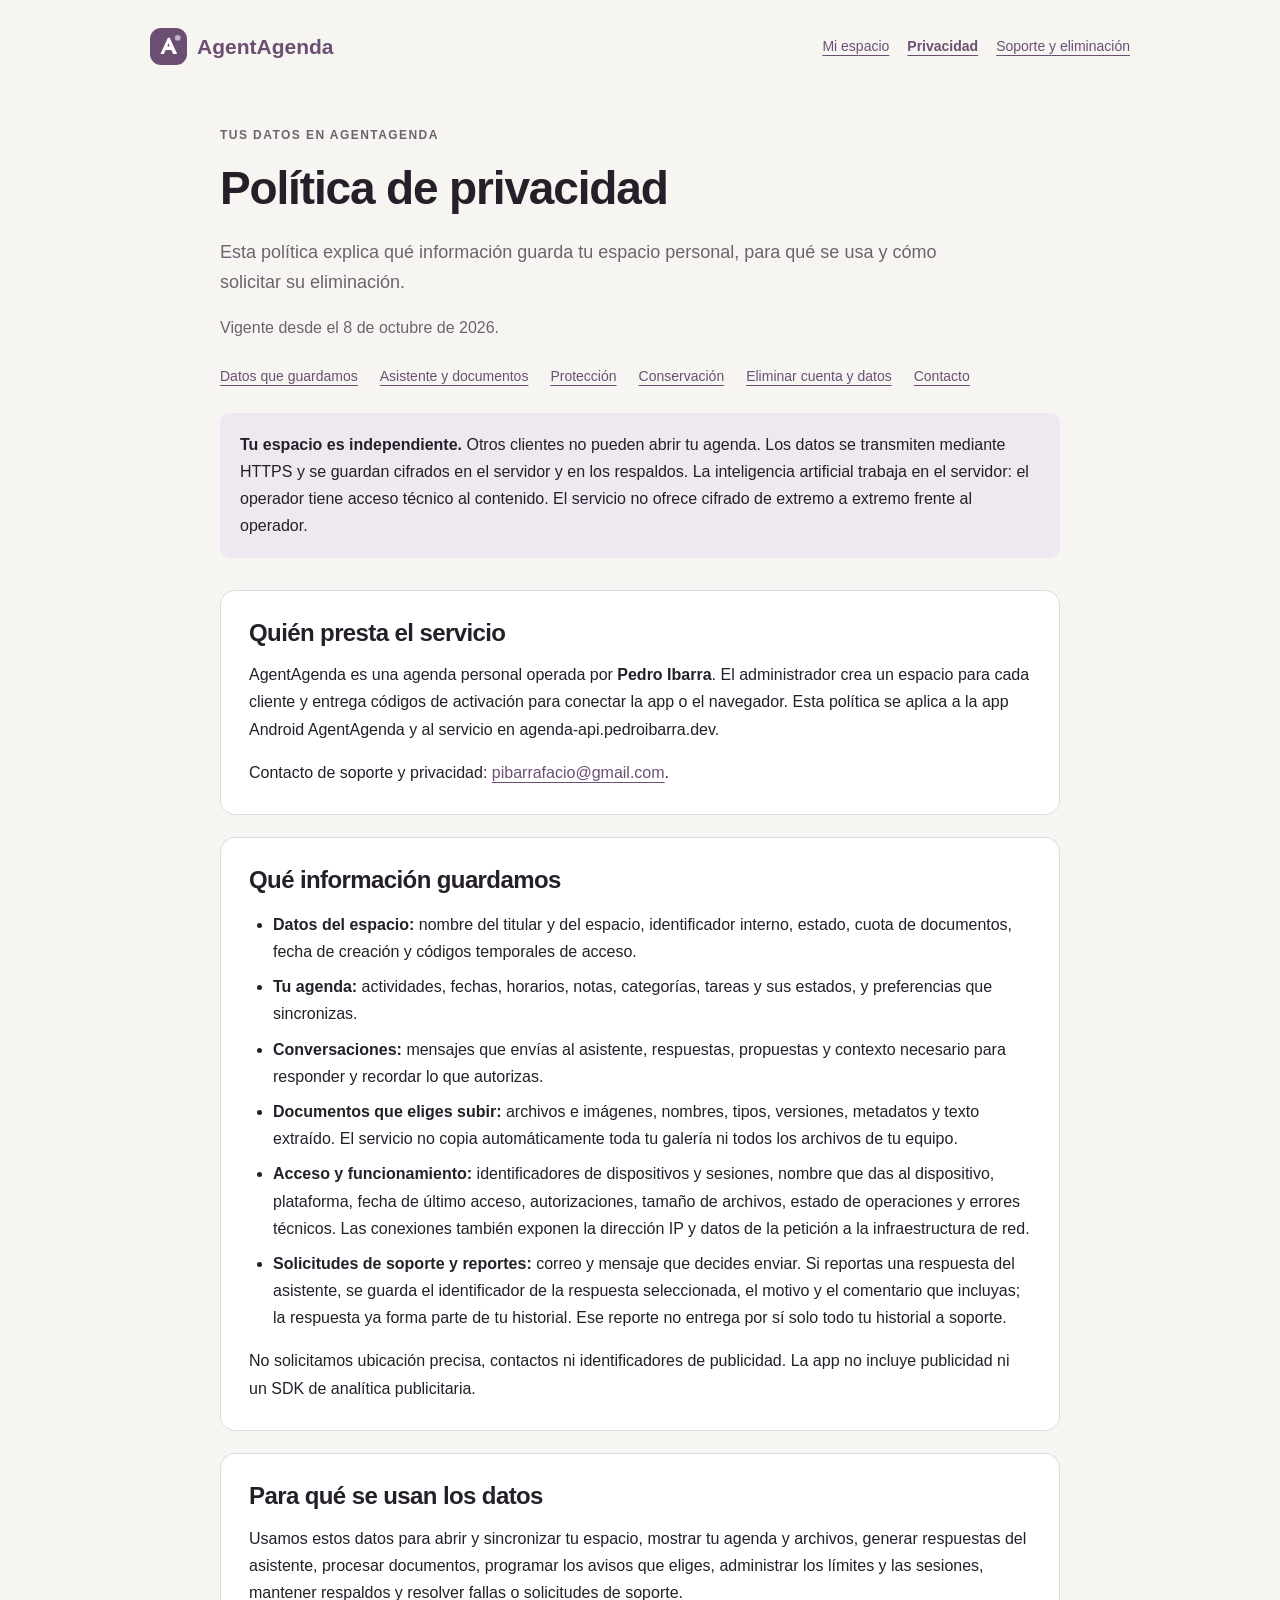
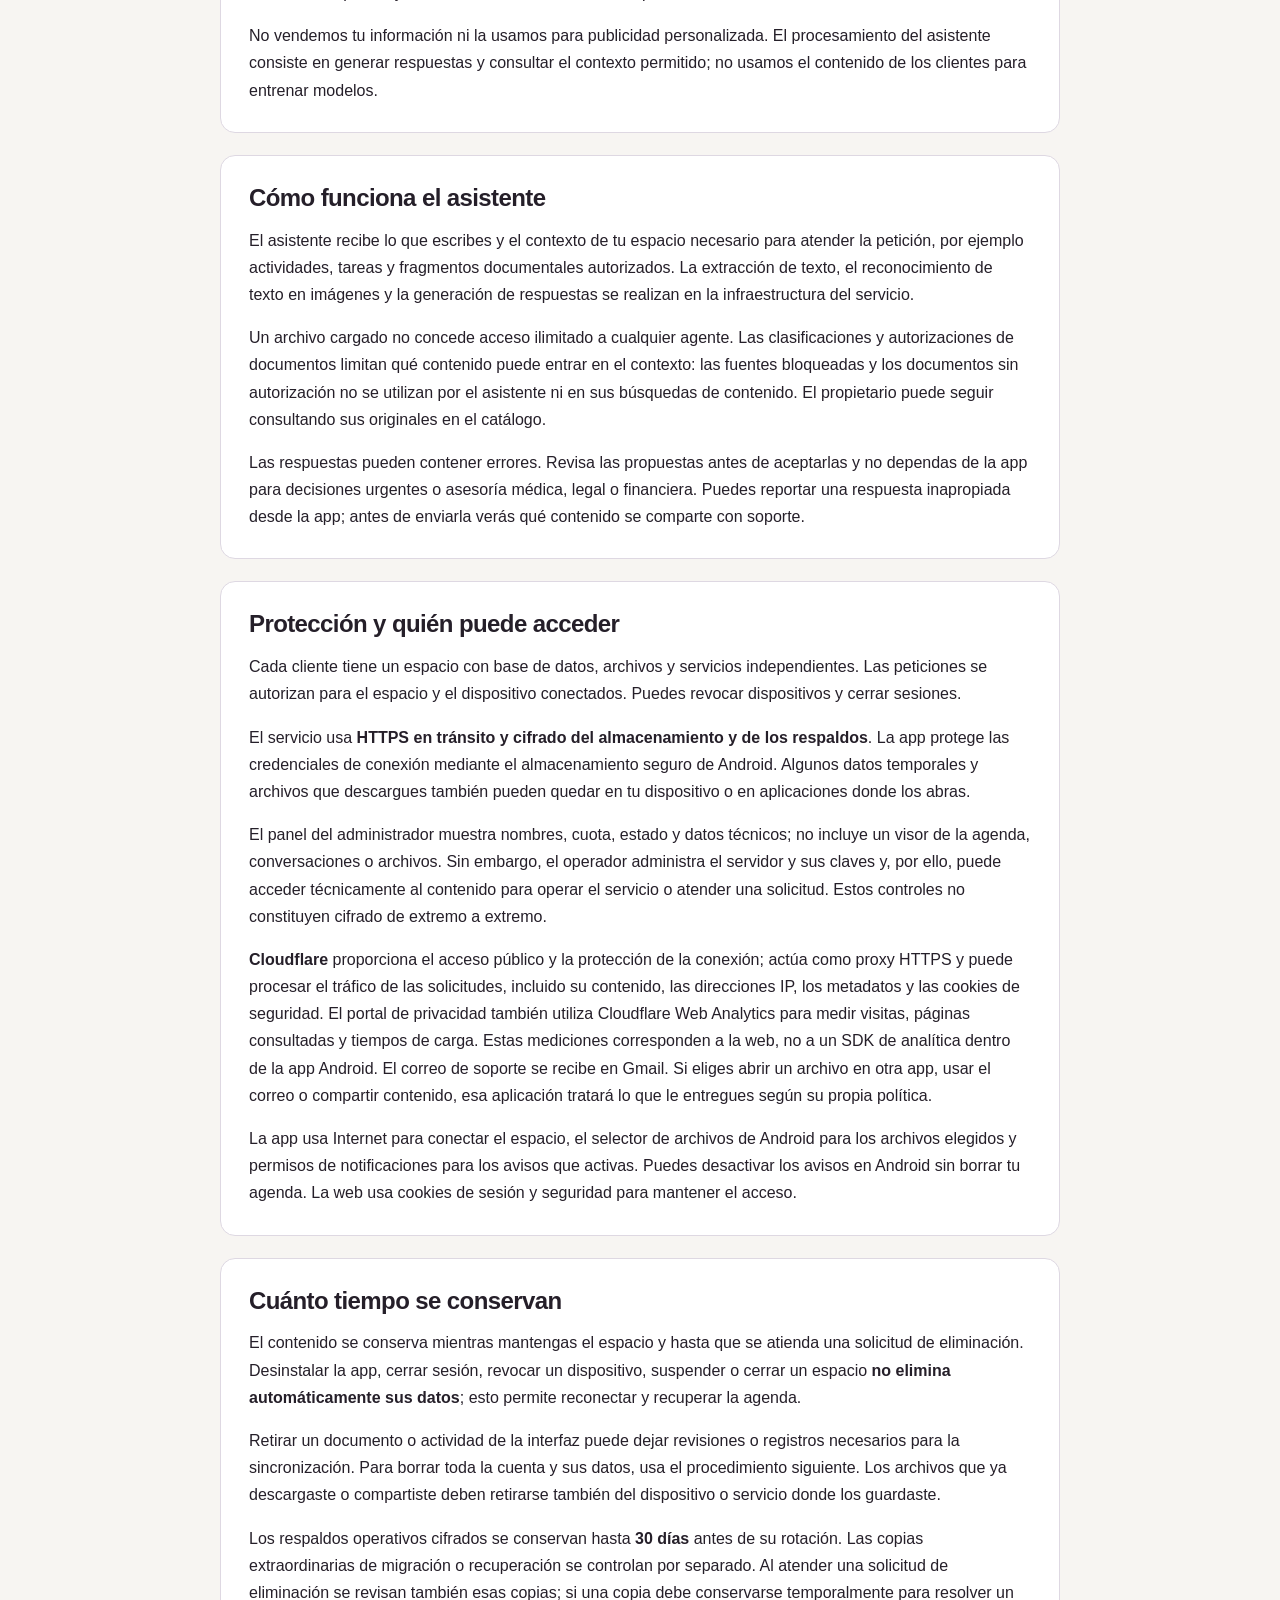
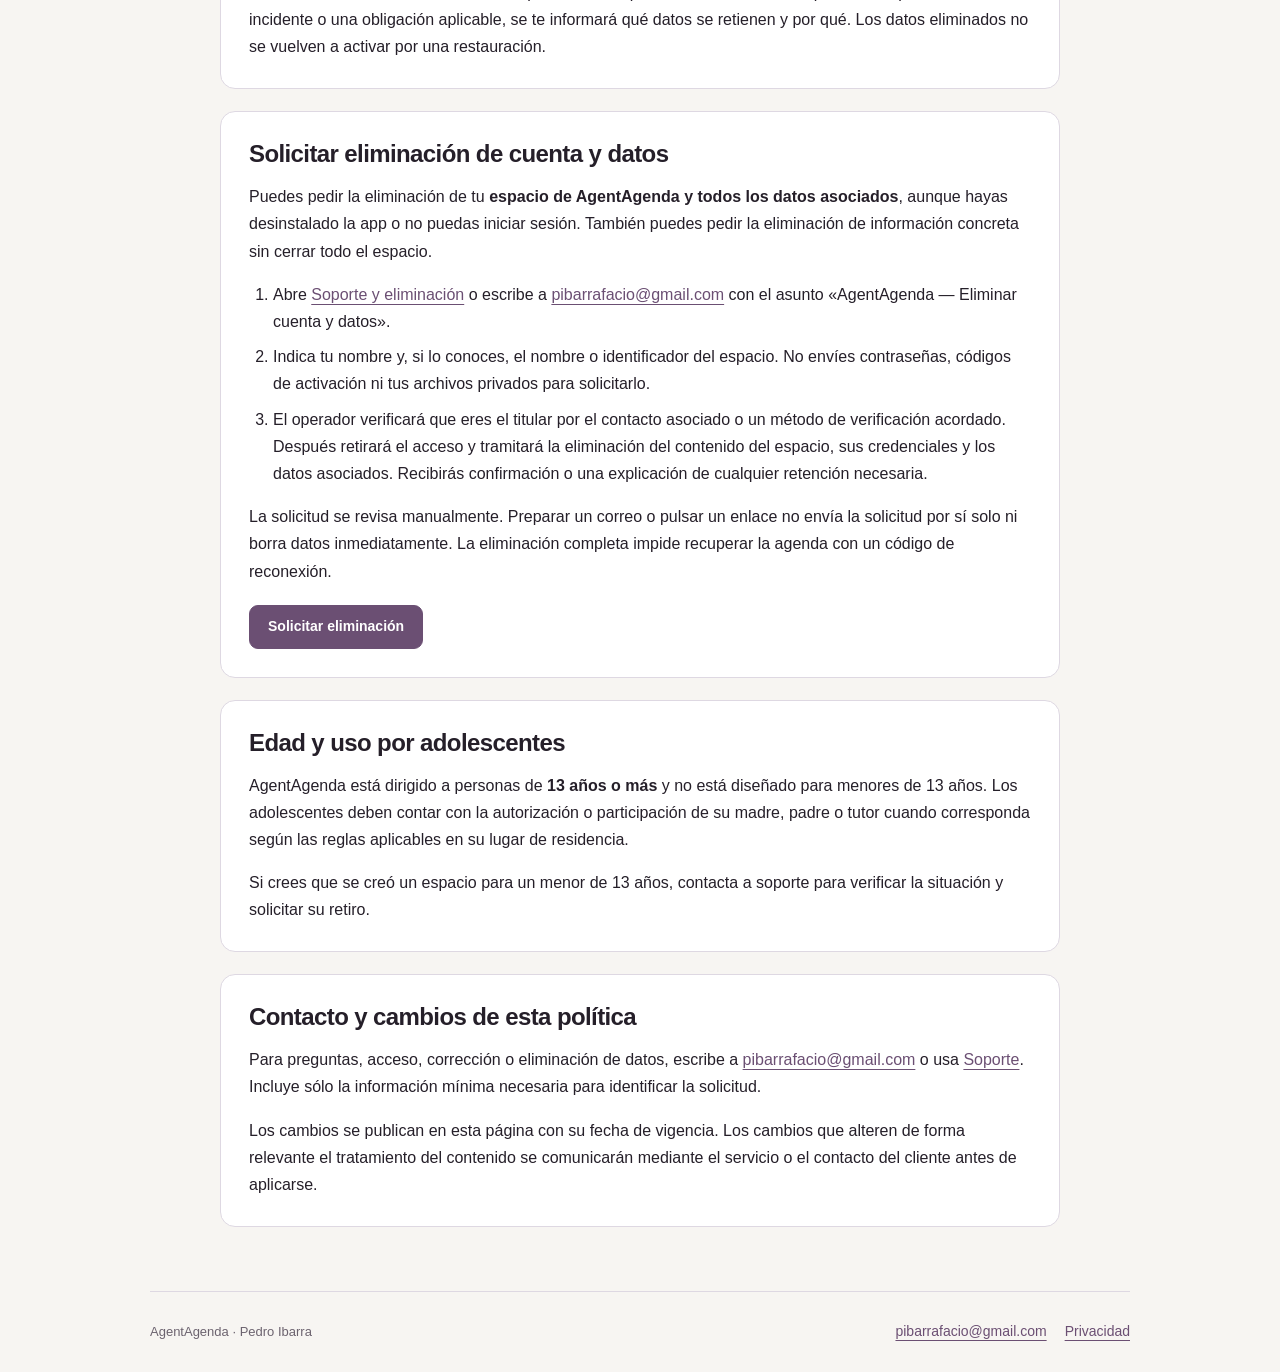
==== apps/web/privacy/agentagenda/index.html @ 14934237 "Prepare shared AgentAgenda app and service for Google Play" ====
<!doctype html>
<html lang="es">
<head>
<meta charset="utf-8">
<meta name="viewport" content="width=device-width, initial-scale=1">
<meta name="theme-color" content="#6b4f73" media="(prefers-color-scheme: light)">
<meta name="theme-color" content="#c5aed0" media="(prefers-color-scheme: dark)">
<meta name="referrer" content="same-origin">
<meta name="description" content="Política de privacidad de AgentAgenda: datos, asistente, seguridad, conservación y eliminación de cuenta.">
<link rel="canonical" href="https://privacy.ici-labs.com/agentagenda/">
<title>Política de privacidad · AgentAgenda</title>
<link rel="stylesheet" href="./style.css">
</head>
<body>
<a class="skip-link" href="#main">Saltar al contenido</a>
<header><a class="brand" href="https://agenda-api.pedroibarra.dev/activar"><svg xmlns="http://www.w3.org/2000/svg" width="37" height="37" aria-hidden="true" viewBox="0 0 64 64"><rect width="64" height="64" rx="19" fill="#6b4f73"/><path d="M18 45 31 17h3l13 28h-7l-3-7H27l-3 7zm12-13h4l-2-6z" fill="#ffffff"/><circle cx="48" cy="17" r="5" fill="#c5aed0"/></svg>AgentAgenda</a><nav aria-label="Navegación"><a href="https://agenda-api.pedroibarra.dev/activar">Mi espacio</a><a href="https://privacy.ici-labs.com/agentagenda/" aria-current="page">Privacidad</a><a href="https://agenda-api.pedroibarra.dev/soporte" >Soporte y eliminación</a></nav></header>
<main id="main">
<div class="intro"><p class="eyebrow">Tus datos en AgentAgenda</p><h1>Política de privacidad</h1><p class="lead">Esta política explica qué información guarda tu espacio personal, para qué se usa y cómo solicitar su eliminación.</p><p class="muted">Vigente desde el <time datetime="2026-10-08">8 de octubre de 2026</time>.</p>
<nav class="toc" aria-label="Contenido de la política"><a href="#datos">Datos que guardamos</a><a href="#asistente">Asistente y documentos</a><a href="#proteccion">Protección</a><a href="#conservacion">Conservación</a><a href="#eliminacion">Eliminar cuenta y datos</a><a href="#contacto">Contacto</a></nav>
<div class="notice"><p><strong>Tu espacio es independiente.</strong> Otros clientes no pueden abrir tu agenda. Los datos se transmiten mediante HTTPS y se guardan cifrados en el servidor y en los respaldos. La inteligencia artificial trabaja en el servidor: el operador tiene acceso técnico al contenido. El servicio no ofrece cifrado de extremo a extremo frente al operador.</p></div></div>
<section id="responsable"><h2>Quién presta el servicio</h2><p>AgentAgenda es una agenda personal operada por <strong>Pedro Ibarra</strong>. El administrador crea un espacio para cada cliente y entrega códigos de activación para conectar la app o el navegador. Esta política se aplica a la app Android AgentAgenda y al servicio en agenda-api.pedroibarra.dev.</p><p>Contacto de soporte y privacidad: <!--email_off--><a href="mailto:pibarrafacio@gmail.com">pibarrafacio@gmail.com</a><!--/email_off-->.</p></section>
<section id="datos"><h2>Qué información guardamos</h2><ul>
<li><strong>Datos del espacio:</strong> nombre del titular y del espacio, identificador interno, estado, cuota de documentos, fecha de creación y códigos temporales de acceso.</li>
<li><strong>Tu agenda:</strong> actividades, fechas, horarios, notas, categorías, tareas y sus estados, y preferencias que sincronizas.</li>
<li><strong>Conversaciones:</strong> mensajes que envías al asistente, respuestas, propuestas y contexto necesario para responder y recordar lo que autorizas.</li>
<li><strong>Documentos que eliges subir:</strong> archivos e imágenes, nombres, tipos, versiones, metadatos y texto extraído. El servicio no copia automáticamente toda tu galería ni todos los archivos de tu equipo.</li>
<li><strong>Acceso y funcionamiento:</strong> identificadores de dispositivos y sesiones, nombre que das al dispositivo, plataforma, fecha de último acceso, autorizaciones, tamaño de archivos, estado de operaciones y errores técnicos. Las conexiones también exponen la dirección IP y datos de la petición a la infraestructura de red.</li>
<li><strong>Solicitudes de soporte y reportes:</strong> correo y mensaje que decides enviar. Si reportas una respuesta del asistente, se guarda el identificador de la respuesta seleccionada, el motivo y el comentario que incluyas; la respuesta ya forma parte de tu historial. Ese reporte no entrega por sí solo todo tu historial a soporte.</li>
</ul><p>No solicitamos ubicación precisa, contactos ni identificadores de publicidad. La app no incluye publicidad ni un SDK de analítica publicitaria.</p></section>
<section id="uso"><h2>Para qué se usan los datos</h2><p>Usamos estos datos para abrir y sincronizar tu espacio, mostrar tu agenda y archivos, generar respuestas del asistente, procesar documentos, programar los avisos que eliges, administrar los límites y las sesiones, mantener respaldos y resolver fallas o solicitudes de soporte.</p><p>No vendemos tu información ni la usamos para publicidad personalizada. El procesamiento del asistente consiste en generar respuestas y consultar el contexto permitido; no usamos el contenido de los clientes para entrenar modelos.</p></section>
<section id="asistente"><h2>Cómo funciona el asistente</h2><p>El asistente recibe lo que escribes y el contexto de tu espacio necesario para atender la petición, por ejemplo actividades, tareas y fragmentos documentales autorizados. La extracción de texto, el reconocimiento de texto en imágenes y la generación de respuestas se realizan en la infraestructura del servicio.</p><p>Un archivo cargado no concede acceso ilimitado a cualquier agente. Las clasificaciones y autorizaciones de documentos limitan qué contenido puede entrar en el contexto: las fuentes bloqueadas y los documentos sin autorización no se utilizan por el asistente ni en sus búsquedas de contenido. El propietario puede seguir consultando sus originales en el catálogo.</p><p>Las respuestas pueden contener errores. Revisa las propuestas antes de aceptarlas y no dependas de la app para decisiones urgentes o asesoría médica, legal o financiera. Puedes reportar una respuesta inapropiada desde la app; antes de enviarla verás qué contenido se comparte con soporte.</p></section>
<section id="proteccion"><h2>Protección y quién puede acceder</h2><p>Cada cliente tiene un espacio con base de datos, archivos y servicios independientes. Las peticiones se autorizan para el espacio y el dispositivo conectados. Puedes revocar dispositivos y cerrar sesiones.</p><p>El servicio usa <strong>HTTPS en tránsito y cifrado del almacenamiento y de los respaldos</strong>. La app protege las credenciales de conexión mediante el almacenamiento seguro de Android. Algunos datos temporales y archivos que descargues también pueden quedar en tu dispositivo o en aplicaciones donde los abras.</p><p>El panel del administrador muestra nombres, cuota, estado y datos técnicos; no incluye un visor de la agenda, conversaciones o archivos. Sin embargo, el operador administra el servidor y sus claves y, por ello, puede acceder técnicamente al contenido para operar el servicio o atender una solicitud. Estos controles no constituyen cifrado de extremo a extremo.</p><p><strong>Cloudflare</strong> proporciona el acceso público y la protección de la conexión; actúa como proxy HTTPS y puede procesar el tráfico de las solicitudes, incluido su contenido, las direcciones IP, los metadatos y las cookies de seguridad. El portal de privacidad también utiliza Cloudflare Web Analytics para medir visitas, páginas consultadas y tiempos de carga. Estas mediciones corresponden a la web, no a un SDK de analítica dentro de la app Android. El correo de soporte se recibe en Gmail. Si eliges abrir un archivo en otra app, usar el correo o compartir contenido, esa aplicación tratará lo que le entregues según su propia política.</p><p>La app usa Internet para conectar el espacio, el selector de archivos de Android para los archivos elegidos y permisos de notificaciones para los avisos que activas. Puedes desactivar los avisos en Android sin borrar tu agenda. La web usa cookies de sesión y seguridad para mantener el acceso.</p></section>
<section id="conservacion"><h2>Cuánto tiempo se conservan</h2><p>El contenido se conserva mientras mantengas el espacio y hasta que se atienda una solicitud de eliminación. Desinstalar la app, cerrar sesión, revocar un dispositivo, suspender o cerrar un espacio <strong>no elimina automáticamente sus datos</strong>; esto permite reconectar y recuperar la agenda.</p><p>Retirar un documento o actividad de la interfaz puede dejar revisiones o registros necesarios para la sincronización. Para borrar toda la cuenta y sus datos, usa el procedimiento siguiente. Los archivos que ya descargaste o compartiste deben retirarse también del dispositivo o servicio donde los guardaste.</p><p>Los respaldos operativos cifrados se conservan hasta <strong>30 días</strong> antes de su rotación. Las copias extraordinarias de migración o recuperación se controlan por separado. Al atender una solicitud de eliminación se revisan también esas copias; si una copia debe conservarse temporalmente para resolver un incidente o una obligación aplicable, se te informará qué datos se retienen y por qué. Los datos eliminados no se vuelven a activar por una restauración.</p></section>
<section id="eliminacion"><h2>Solicitar eliminación de cuenta y datos</h2><p>Puedes pedir la eliminación de tu <strong>espacio de AgentAgenda y todos los datos asociados</strong>, aunque hayas desinstalado la app o no puedas iniciar sesión. También puedes pedir la eliminación de información concreta sin cerrar todo el espacio.</p><ol><li>Abre <a href="https://agenda-api.pedroibarra.dev/soporte#eliminacion">Soporte y eliminación</a> o escribe a <!--email_off--><a href="mailto:pibarrafacio@gmail.com?subject=AgentAgenda%20-%20Eliminar%20cuenta%20y%20datos">pibarrafacio@gmail.com</a><!--/email_off--> con el asunto «AgentAgenda — Eliminar cuenta y datos».</li><li>Indica tu nombre y, si lo conoces, el nombre o identificador del espacio. No envíes contraseñas, códigos de activación ni tus archivos privados para solicitarlo.</li><li>El operador verificará que eres el titular por el contacto asociado o un método de verificación acordado. Después retirará el acceso y tramitará la eliminación del contenido del espacio, sus credenciales y los datos asociados. Recibirás confirmación o una explicación de cualquier retención necesaria.</li></ol><p>La solicitud se revisa manualmente. Preparar un correo o pulsar un enlace no envía la solicitud por sí solo ni borra datos inmediatamente. La eliminación completa impide recuperar la agenda con un código de reconexión.</p><div class="actions"><a class="button" href="https://agenda-api.pedroibarra.dev/soporte#eliminacion">Solicitar eliminación</a></div></section>
<section id="edad"><h2>Edad y uso por adolescentes</h2><p>AgentAgenda está dirigido a personas de <strong>13 años o más</strong> y no está diseñado para menores de 13 años. Los adolescentes deben contar con la autorización o participación de su madre, padre o tutor cuando corresponda según las reglas aplicables en su lugar de residencia.</p><p>Si crees que se creó un espacio para un menor de 13 años, contacta a soporte para verificar la situación y solicitar su retiro.</p></section>
<section id="contacto"><h2>Contacto y cambios de esta política</h2><p>Para preguntas, acceso, corrección o eliminación de datos, escribe a <!--email_off--><a href="mailto:pibarrafacio@gmail.com">pibarrafacio@gmail.com</a><!--/email_off--> o usa <a href="https://agenda-api.pedroibarra.dev/soporte">Soporte</a>. Incluye sólo la información mínima necesaria para identificar la solicitud.</p><p>Los cambios se publican en esta página con su fecha de vigencia. Los cambios que alteren de forma relevante el tratamiento del contenido se comunicarán mediante el servicio o el contacto del cliente antes de aplicarse.</p></section>
</main><footer><span>AgentAgenda · Pedro Ibarra</span><nav aria-label="Enlaces de contacto"><!--email_off--><a href="mailto:pibarrafacio@gmail.com">pibarrafacio@gmail.com</a><!--/email_off--><a href="https://privacy.ici-labs.com/agentagenda/">Privacidad</a></nav></footer>
</body>
</html>
---- apps/web/privacy/agentagenda/style.css ----
:root{color-scheme:light;--paper:#f7f5f2;--white:#fff;--ink:#251f29;--muted:#6c636f;--action:#6b4f73;--soft:#eee8f1;--line:#ded8e2;--on-action:#fff}
@media(prefers-color-scheme:dark){:root{color-scheme:dark;--paper:#151217;--white:#1e1a22;--ink:#f3eef5;--muted:#beb4c4;--action:#c5aed0;--soft:#302635;--line:#3d3544;--on-action:#231b28}}
*{box-sizing:border-box}body{margin:0;background:var(--paper);color:var(--ink);font:16px/1.7 -apple-system,BlinkMacSystemFont,"Segoe UI",sans-serif}a{color:var(--action);text-underline-offset:4px;overflow-wrap:anywhere}h1,h2,h3{line-height:1.2;letter-spacing:-.025em}h1{font-size:clamp(32px,5vw,46px);margin:12px 0 20px}h2{font-size:24px;margin:0 0 14px}h3{font-size:18px}p{margin:0 0 16px}li{margin:8px 0}ul,ol{padding-left:24px}header,footer{width:min(980px,calc(100% - 40px));margin:auto;display:flex;align-items:center;justify-content:space-between;gap:20px;padding:28px 0}header nav,footer nav{display:flex;gap:18px;flex-wrap:wrap}header nav a,footer nav a{font-size:14px}header nav a[aria-current=page]{font-weight:700}.brand{display:inline-flex;align-items:center;gap:10px;text-decoration:none;font-size:21px;font-weight:750;color:var(--action)}.brand svg{flex:none}.eyebrow{font-size:12px;letter-spacing:.12em;font-weight:700;color:var(--muted);text-transform:uppercase}.lead{font-size:18px;color:var(--muted);max-width:720px}.muted{color:var(--muted)}main{width:min(840px,calc(100% - 40px));margin:32px auto 64px}.intro{margin-bottom:32px}section{background:var(--white);border:1px solid var(--line);border-radius:15px;padding:28px;margin:22px 0;scroll-margin-top:24px}.notice{padding:18px 20px;border-radius:10px;background:var(--soft)}.notice p:last-child,section>p:last-child{margin-bottom:0}.toc{display:flex;gap:12px 22px;flex-wrap:wrap;margin:24px 0;font-size:14px}.button{display:inline-flex;align-items:center;justify-content:center;min-height:44px;padding:11px 18px;border-radius:9px;background:var(--action);color:var(--on-action);font:inherit;font-weight:600;font-size:14px;line-height:1.4;border:1px solid var(--action);text-decoration:none;cursor:pointer}.secondary{background:var(--white);color:var(--ink);border-color:var(--line)}.actions{display:flex;gap:12px;flex-wrap:wrap;margin-top:20px}.field{display:grid;gap:6px;margin:18px 0}.field label{font-size:14px;font-weight:650}.field small{color:var(--muted);font-size:13px}input,select,textarea{width:100%;min-width:0;padding:11px 13px;background:var(--white);color:var(--ink);border:1px solid var(--line);border-radius:9px;font:inherit}textarea{resize:vertical;min-height:110px}.form-grid{display:grid;grid-template-columns:1fr 1fr;gap:18px}.form-grid .field{margin:0}.request-preview{padding:18px 20px;border:1px solid var(--line);border-radius:10px;white-space:pre-wrap;overflow-wrap:anywhere;font-family:inherit;font-size:14px;line-height:1.65;background:var(--paper);margin:18px 0}.skip-link{position:absolute;top:-80px;left:16px;background:var(--action);color:var(--on-action);padding:10px 16px;border-radius:8px}.skip-link:focus{top:12px}:focus-visible{outline:3px solid var(--action);outline-offset:4px}footer{border-top:1px solid var(--line);color:var(--muted);font-size:13px}section:target{border-color:var(--action)}[hidden]{display:none!important}@media(max-width:600px){header{align-items:flex-start;flex-direction:column;padding:22px 0}header nav{gap:12px 18px}main{margin-top:16px}section{padding:23px 20px}footer{align-items:flex-start;flex-direction:column}.form-grid{grid-template-columns:1fr}}

.small-note{font-size:13px;margin-top:12px}
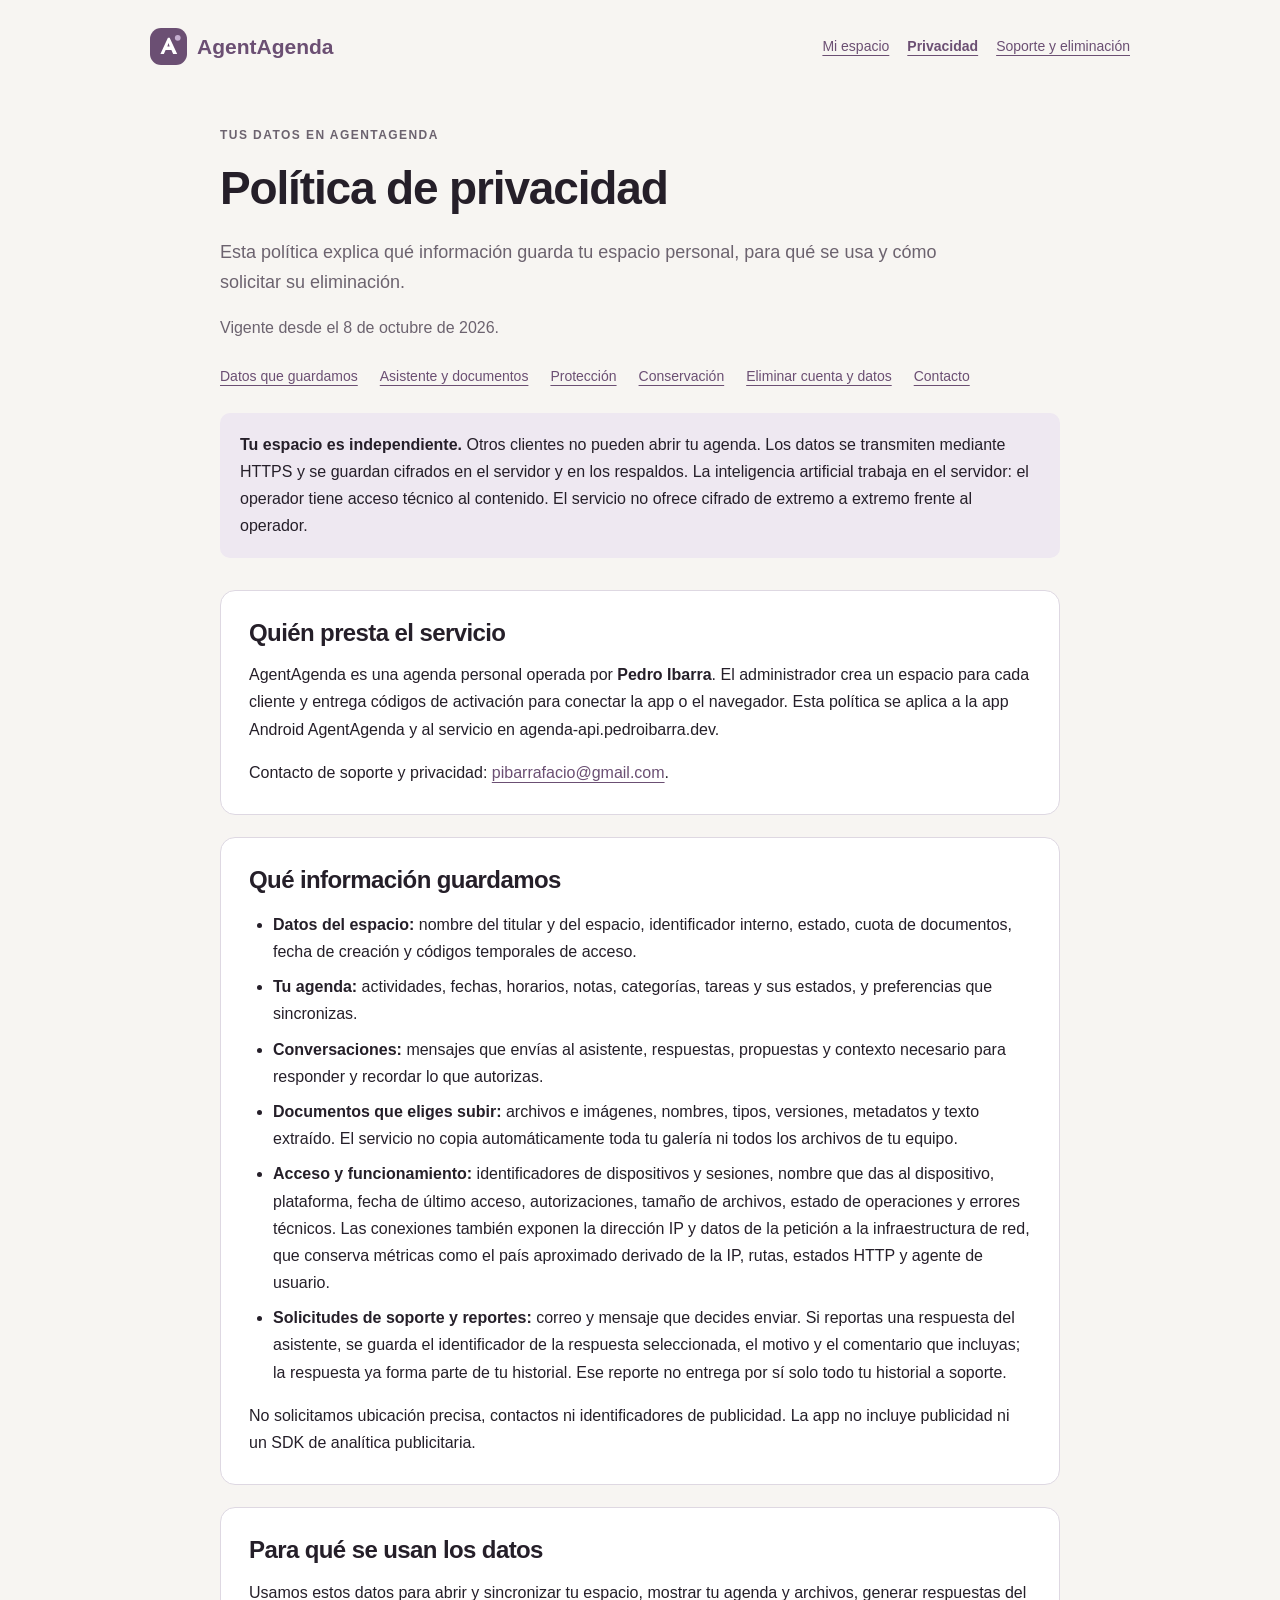
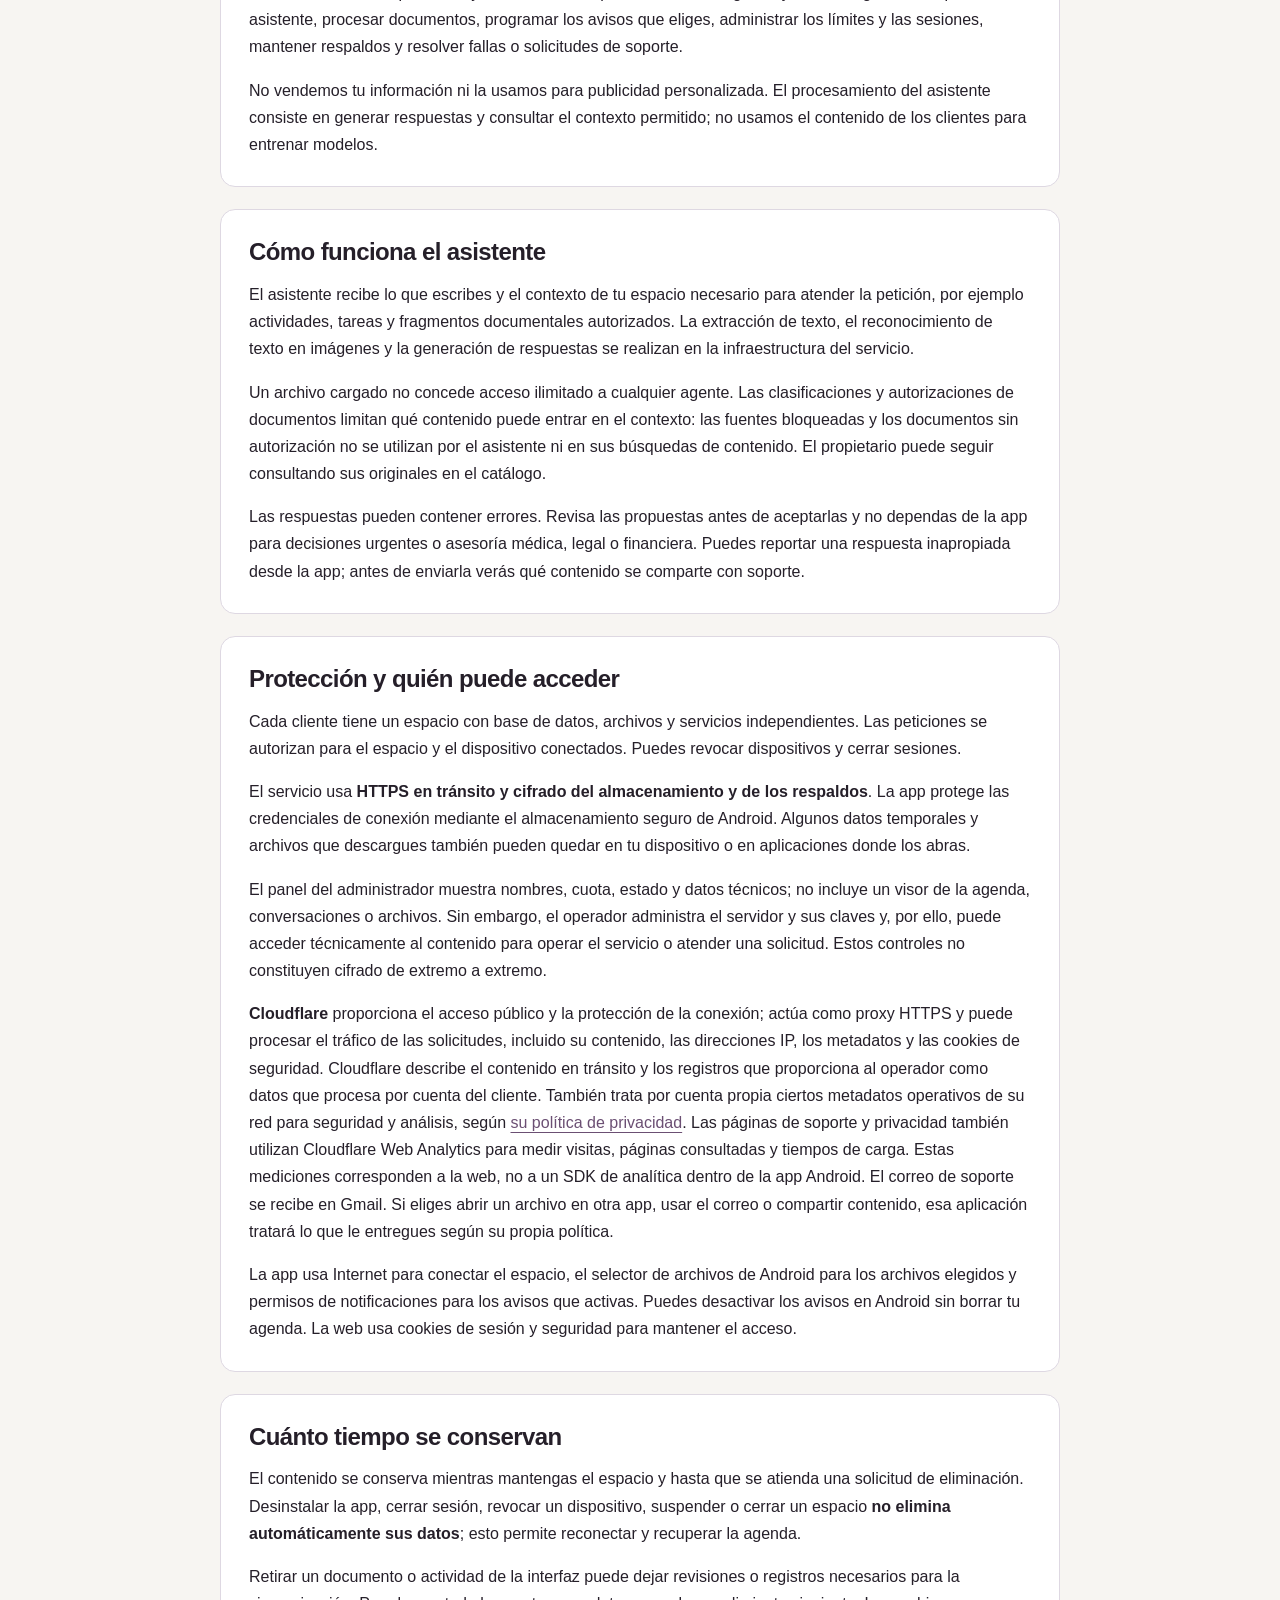
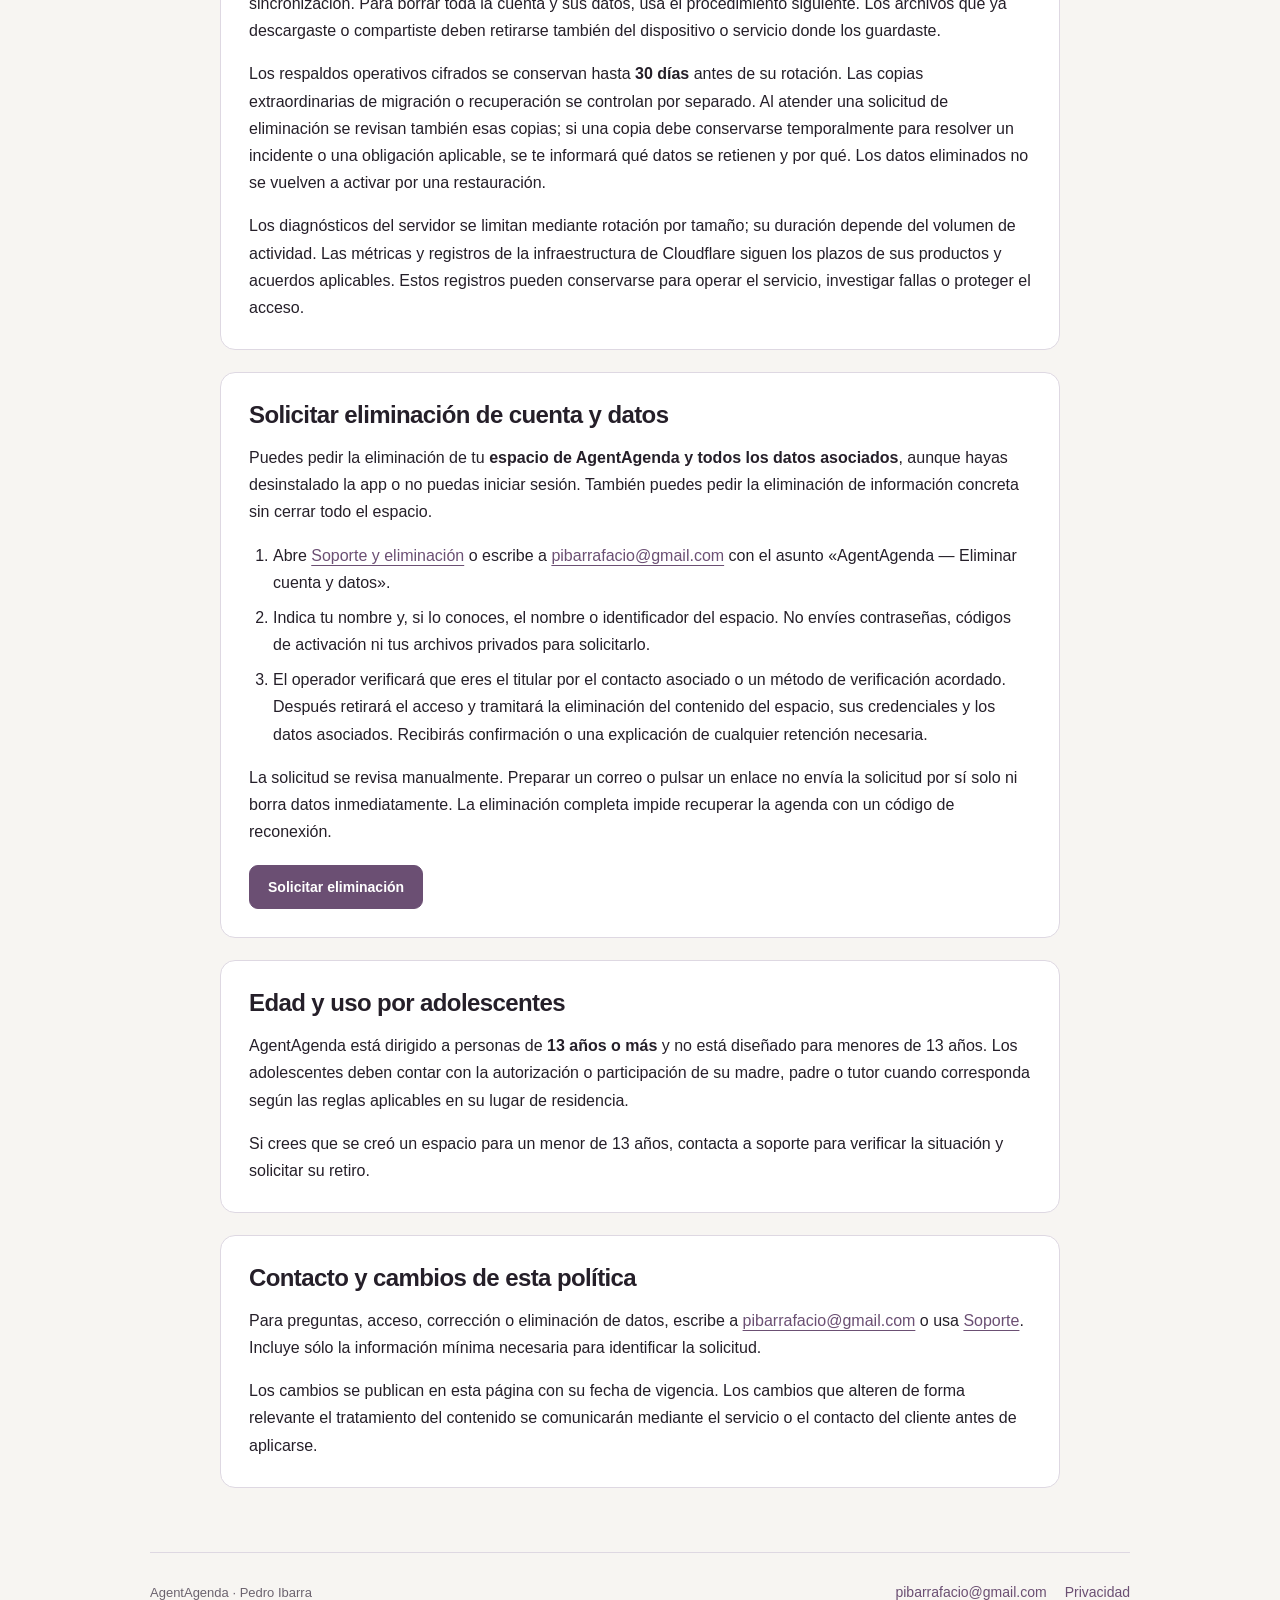
==== commit 27e739c0: "Finalize AgentAgenda Android release and internal Play testing" ====
--- a/apps/web/privacy/agentagenda/index.html
+++ b/apps/web/privacy/agentagenda/index.html
@@ -24,14 +24,14 @@
 <li><strong>Tu agenda:</strong> actividades, fechas, horarios, notas, categorías, tareas y sus estados, y preferencias que sincronizas.</li>
 <li><strong>Conversaciones:</strong> mensajes que envías al asistente, respuestas, propuestas y contexto necesario para responder y recordar lo que autorizas.</li>
 <li><strong>Documentos que eliges subir:</strong> archivos e imágenes, nombres, tipos, versiones, metadatos y texto extraído. El servicio no copia automáticamente toda tu galería ni todos los archivos de tu equipo.</li>
-<li><strong>Acceso y funcionamiento:</strong> identificadores de dispositivos y sesiones, nombre que das al dispositivo, plataforma, fecha de último acceso, autorizaciones, tamaño de archivos, estado de operaciones y errores técnicos. Las conexiones también exponen la dirección IP y datos de la petición a la infraestructura de red.</li>
+<li><strong>Acceso y funcionamiento:</strong> identificadores de dispositivos y sesiones, nombre que das al dispositivo, plataforma, fecha de último acceso, autorizaciones, tamaño de archivos, estado de operaciones y errores técnicos. Las conexiones también exponen la dirección IP y datos de la petición a la infraestructura de red, que conserva métricas como el país aproximado derivado de la IP, rutas, estados HTTP y agente de usuario.</li>
 <li><strong>Solicitudes de soporte y reportes:</strong> correo y mensaje que decides enviar. Si reportas una respuesta del asistente, se guarda el identificador de la respuesta seleccionada, el motivo y el comentario que incluyas; la respuesta ya forma parte de tu historial. Ese reporte no entrega por sí solo todo tu historial a soporte.</li>
 </ul><p>No solicitamos ubicación precisa, contactos ni identificadores de publicidad. La app no incluye publicidad ni un SDK de analítica publicitaria.</p></section>
 <section id="uso"><h2>Para qué se usan los datos</h2><p>Usamos estos datos para abrir y sincronizar tu espacio, mostrar tu agenda y archivos, generar respuestas del asistente, procesar documentos, programar los avisos que eliges, administrar los límites y las sesiones, mantener respaldos y resolver fallas o solicitudes de soporte.</p><p>No vendemos tu información ni la usamos para publicidad personalizada. El procesamiento del asistente consiste en generar respuestas y consultar el contexto permitido; no usamos el contenido de los clientes para entrenar modelos.</p></section>
 <section id="asistente"><h2>Cómo funciona el asistente</h2><p>El asistente recibe lo que escribes y el contexto de tu espacio necesario para atender la petición, por ejemplo actividades, tareas y fragmentos documentales autorizados. La extracción de texto, el reconocimiento de texto en imágenes y la generación de respuestas se realizan en la infraestructura del servicio.</p><p>Un archivo cargado no concede acceso ilimitado a cualquier agente. Las clasificaciones y autorizaciones de documentos limitan qué contenido puede entrar en el contexto: las fuentes bloqueadas y los documentos sin autorización no se utilizan por el asistente ni en sus búsquedas de contenido. El propietario puede seguir consultando sus originales en el catálogo.</p><p>Las respuestas pueden contener errores. Revisa las propuestas antes de aceptarlas y no dependas de la app para decisiones urgentes o asesoría médica, legal o financiera. Puedes reportar una respuesta inapropiada desde la app; antes de enviarla verás qué contenido se comparte con soporte.</p></section>
-<section id="proteccion"><h2>Protección y quién puede acceder</h2><p>Cada cliente tiene un espacio con base de datos, archivos y servicios independientes. Las peticiones se autorizan para el espacio y el dispositivo conectados. Puedes revocar dispositivos y cerrar sesiones.</p><p>El servicio usa <strong>HTTPS en tránsito y cifrado del almacenamiento y de los respaldos</strong>. La app protege las credenciales de conexión mediante el almacenamiento seguro de Android. Algunos datos temporales y archivos que descargues también pueden quedar en tu dispositivo o en aplicaciones donde los abras.</p><p>El panel del administrador muestra nombres, cuota, estado y datos técnicos; no incluye un visor de la agenda, conversaciones o archivos. Sin embargo, el operador administra el servidor y sus claves y, por ello, puede acceder técnicamente al contenido para operar el servicio o atender una solicitud. Estos controles no constituyen cifrado de extremo a extremo.</p><p><strong>Cloudflare</strong> proporciona el acceso público y la protección de la conexión; actúa como proxy HTTPS y puede procesar el tráfico de las solicitudes, incluido su contenido, las direcciones IP, los metadatos y las cookies de seguridad. El portal de privacidad también utiliza Cloudflare Web Analytics para medir visitas, páginas consultadas y tiempos de carga. Estas mediciones corresponden a la web, no a un SDK de analítica dentro de la app Android. El correo de soporte se recibe en Gmail. Si eliges abrir un archivo en otra app, usar el correo o compartir contenido, esa aplicación tratará lo que le entregues según su propia política.</p><p>La app usa Internet para conectar el espacio, el selector de archivos de Android para los archivos elegidos y permisos de notificaciones para los avisos que activas. Puedes desactivar los avisos en Android sin borrar tu agenda. La web usa cookies de sesión y seguridad para mantener el acceso.</p></section>
-<section id="conservacion"><h2>Cuánto tiempo se conservan</h2><p>El contenido se conserva mientras mantengas el espacio y hasta que se atienda una solicitud de eliminación. Desinstalar la app, cerrar sesión, revocar un dispositivo, suspender o cerrar un espacio <strong>no elimina automáticamente sus datos</strong>; esto permite reconectar y recuperar la agenda.</p><p>Retirar un documento o actividad de la interfaz puede dejar revisiones o registros necesarios para la sincronización. Para borrar toda la cuenta y sus datos, usa el procedimiento siguiente. Los archivos que ya descargaste o compartiste deben retirarse también del dispositivo o servicio donde los guardaste.</p><p>Los respaldos operativos cifrados se conservan hasta <strong>30 días</strong> antes de su rotación. Las copias extraordinarias de migración o recuperación se controlan por separado. Al atender una solicitud de eliminación se revisan también esas copias; si una copia debe conservarse temporalmente para resolver un incidente o una obligación aplicable, se te informará qué datos se retienen y por qué. Los datos eliminados no se vuelven a activar por una restauración.</p></section>
-<section id="eliminacion"><h2>Solicitar eliminación de cuenta y datos</h2><p>Puedes pedir la eliminación de tu <strong>espacio de AgentAgenda y todos los datos asociados</strong>, aunque hayas desinstalado la app o no puedas iniciar sesión. También puedes pedir la eliminación de información concreta sin cerrar todo el espacio.</p><ol><li>Abre <a href="https://agenda-api.pedroibarra.dev/soporte#eliminacion">Soporte y eliminación</a> o escribe a <!--email_off--><a href="mailto:pibarrafacio@gmail.com?subject=AgentAgenda%20-%20Eliminar%20cuenta%20y%20datos">pibarrafacio@gmail.com</a><!--/email_off--> con el asunto «AgentAgenda — Eliminar cuenta y datos».</li><li>Indica tu nombre y, si lo conoces, el nombre o identificador del espacio. No envíes contraseñas, códigos de activación ni tus archivos privados para solicitarlo.</li><li>El operador verificará que eres el titular por el contacto asociado o un método de verificación acordado. Después retirará el acceso y tramitará la eliminación del contenido del espacio, sus credenciales y los datos asociados. Recibirás confirmación o una explicación de cualquier retención necesaria.</li></ol><p>La solicitud se revisa manualmente. Preparar un correo o pulsar un enlace no envía la solicitud por sí solo ni borra datos inmediatamente. La eliminación completa impide recuperar la agenda con un código de reconexión.</p><div class="actions"><a class="button" href="https://agenda-api.pedroibarra.dev/soporte#eliminacion">Solicitar eliminación</a></div></section>
+<section id="proteccion"><h2>Protección y quién puede acceder</h2><p>Cada cliente tiene un espacio con base de datos, archivos y servicios independientes. Las peticiones se autorizan para el espacio y el dispositivo conectados. Puedes revocar dispositivos y cerrar sesiones.</p><p>El servicio usa <strong>HTTPS en tránsito y cifrado del almacenamiento y de los respaldos</strong>. La app protege las credenciales de conexión mediante el almacenamiento seguro de Android. Algunos datos temporales y archivos que descargues también pueden quedar en tu dispositivo o en aplicaciones donde los abras.</p><p>El panel del administrador muestra nombres, cuota, estado y datos técnicos; no incluye un visor de la agenda, conversaciones o archivos. Sin embargo, el operador administra el servidor y sus claves y, por ello, puede acceder técnicamente al contenido para operar el servicio o atender una solicitud. Estos controles no constituyen cifrado de extremo a extremo.</p><p><strong>Cloudflare</strong> proporciona el acceso público y la protección de la conexión; actúa como proxy HTTPS y puede procesar el tráfico de las solicitudes, incluido su contenido, las direcciones IP, los metadatos y las cookies de seguridad. Cloudflare describe el contenido en tránsito y los registros que proporciona al operador como datos que procesa por cuenta del cliente. También trata por cuenta propia ciertos metadatos operativos de su red para seguridad y análisis, según <a href="https://www.cloudflare.com/privacypolicy/">su política de privacidad</a>. Las páginas de soporte y privacidad también utilizan Cloudflare Web Analytics para medir visitas, páginas consultadas y tiempos de carga. Estas mediciones corresponden a la web, no a un SDK de analítica dentro de la app Android. El correo de soporte se recibe en Gmail. Si eliges abrir un archivo en otra app, usar el correo o compartir contenido, esa aplicación tratará lo que le entregues según su propia política.</p><p>La app usa Internet para conectar el espacio, el selector de archivos de Android para los archivos elegidos y permisos de notificaciones para los avisos que activas. Puedes desactivar los avisos en Android sin borrar tu agenda. La web usa cookies de sesión y seguridad para mantener el acceso.</p></section>
+<section id="conservacion"><h2>Cuánto tiempo se conservan</h2><p>El contenido se conserva mientras mantengas el espacio y hasta que se atienda una solicitud de eliminación. Desinstalar la app, cerrar sesión, revocar un dispositivo, suspender o cerrar un espacio <strong>no elimina automáticamente sus datos</strong>; esto permite reconectar y recuperar la agenda.</p><p>Retirar un documento o actividad de la interfaz puede dejar revisiones o registros necesarios para la sincronización. Para borrar toda la cuenta y sus datos, usa el procedimiento siguiente. Los archivos que ya descargaste o compartiste deben retirarse también del dispositivo o servicio donde los guardaste.</p><p>Los respaldos operativos cifrados se conservan hasta <strong>30 días</strong> antes de su rotación. Las copias extraordinarias de migración o recuperación se controlan por separado. Al atender una solicitud de eliminación se revisan también esas copias; si una copia debe conservarse temporalmente para resolver un incidente o una obligación aplicable, se te informará qué datos se retienen y por qué. Los datos eliminados no se vuelven a activar por una restauración.</p><p>Los diagnósticos del servidor se limitan mediante rotación por tamaño; su duración depende del volumen de actividad. Las métricas y registros de la infraestructura de Cloudflare siguen los plazos de sus productos y acuerdos aplicables. Estos registros pueden conservarse para operar el servicio, investigar fallas o proteger el acceso.</p></section>
+<section id="eliminacion"><h2>Solicitar eliminación de cuenta y datos</h2><p>Puedes pedir la eliminación de tu <strong>espacio de AgentAgenda y todos los datos asociados</strong>, aunque hayas desinstalado la app o no puedas iniciar sesión. También puedes pedir la eliminación de información concreta sin cerrar todo el espacio.</p><ol><li>Abre <a href="https://privacy.ici-labs.com/agentagenda/eliminacion/">Soporte y eliminación</a> o escribe a <!--email_off--><a href="mailto:pibarrafacio@gmail.com?subject=AgentAgenda%20-%20Eliminar%20cuenta%20y%20datos">pibarrafacio@gmail.com</a><!--/email_off--> con el asunto «AgentAgenda — Eliminar cuenta y datos».</li><li>Indica tu nombre y, si lo conoces, el nombre o identificador del espacio. No envíes contraseñas, códigos de activación ni tus archivos privados para solicitarlo.</li><li>El operador verificará que eres el titular por el contacto asociado o un método de verificación acordado. Después retirará el acceso y tramitará la eliminación del contenido del espacio, sus credenciales y los datos asociados. Recibirás confirmación o una explicación de cualquier retención necesaria.</li></ol><p>La solicitud se revisa manualmente. Preparar un correo o pulsar un enlace no envía la solicitud por sí solo ni borra datos inmediatamente. La eliminación completa impide recuperar la agenda con un código de reconexión.</p><div class="actions"><a class="button" href="https://privacy.ici-labs.com/agentagenda/eliminacion/">Solicitar eliminación</a></div></section>
 <section id="edad"><h2>Edad y uso por adolescentes</h2><p>AgentAgenda está dirigido a personas de <strong>13 años o más</strong> y no está diseñado para menores de 13 años. Los adolescentes deben contar con la autorización o participación de su madre, padre o tutor cuando corresponda según las reglas aplicables en su lugar de residencia.</p><p>Si crees que se creó un espacio para un menor de 13 años, contacta a soporte para verificar la situación y solicitar su retiro.</p></section>
 <section id="contacto"><h2>Contacto y cambios de esta política</h2><p>Para preguntas, acceso, corrección o eliminación de datos, escribe a <!--email_off--><a href="mailto:pibarrafacio@gmail.com">pibarrafacio@gmail.com</a><!--/email_off--> o usa <a href="https://agenda-api.pedroibarra.dev/soporte">Soporte</a>. Incluye sólo la información mínima necesaria para identificar la solicitud.</p><p>Los cambios se publican en esta página con su fecha de vigencia. Los cambios que alteren de forma relevante el tratamiento del contenido se comunicarán mediante el servicio o el contacto del cliente antes de aplicarse.</p></section>
 </main><footer><span>AgentAgenda · Pedro Ibarra</span><nav aria-label="Enlaces de contacto"><!--email_off--><a href="mailto:pibarrafacio@gmail.com">pibarrafacio@gmail.com</a><!--/email_off--><a href="https://privacy.ici-labs.com/agentagenda/">Privacidad</a></nav></footer>
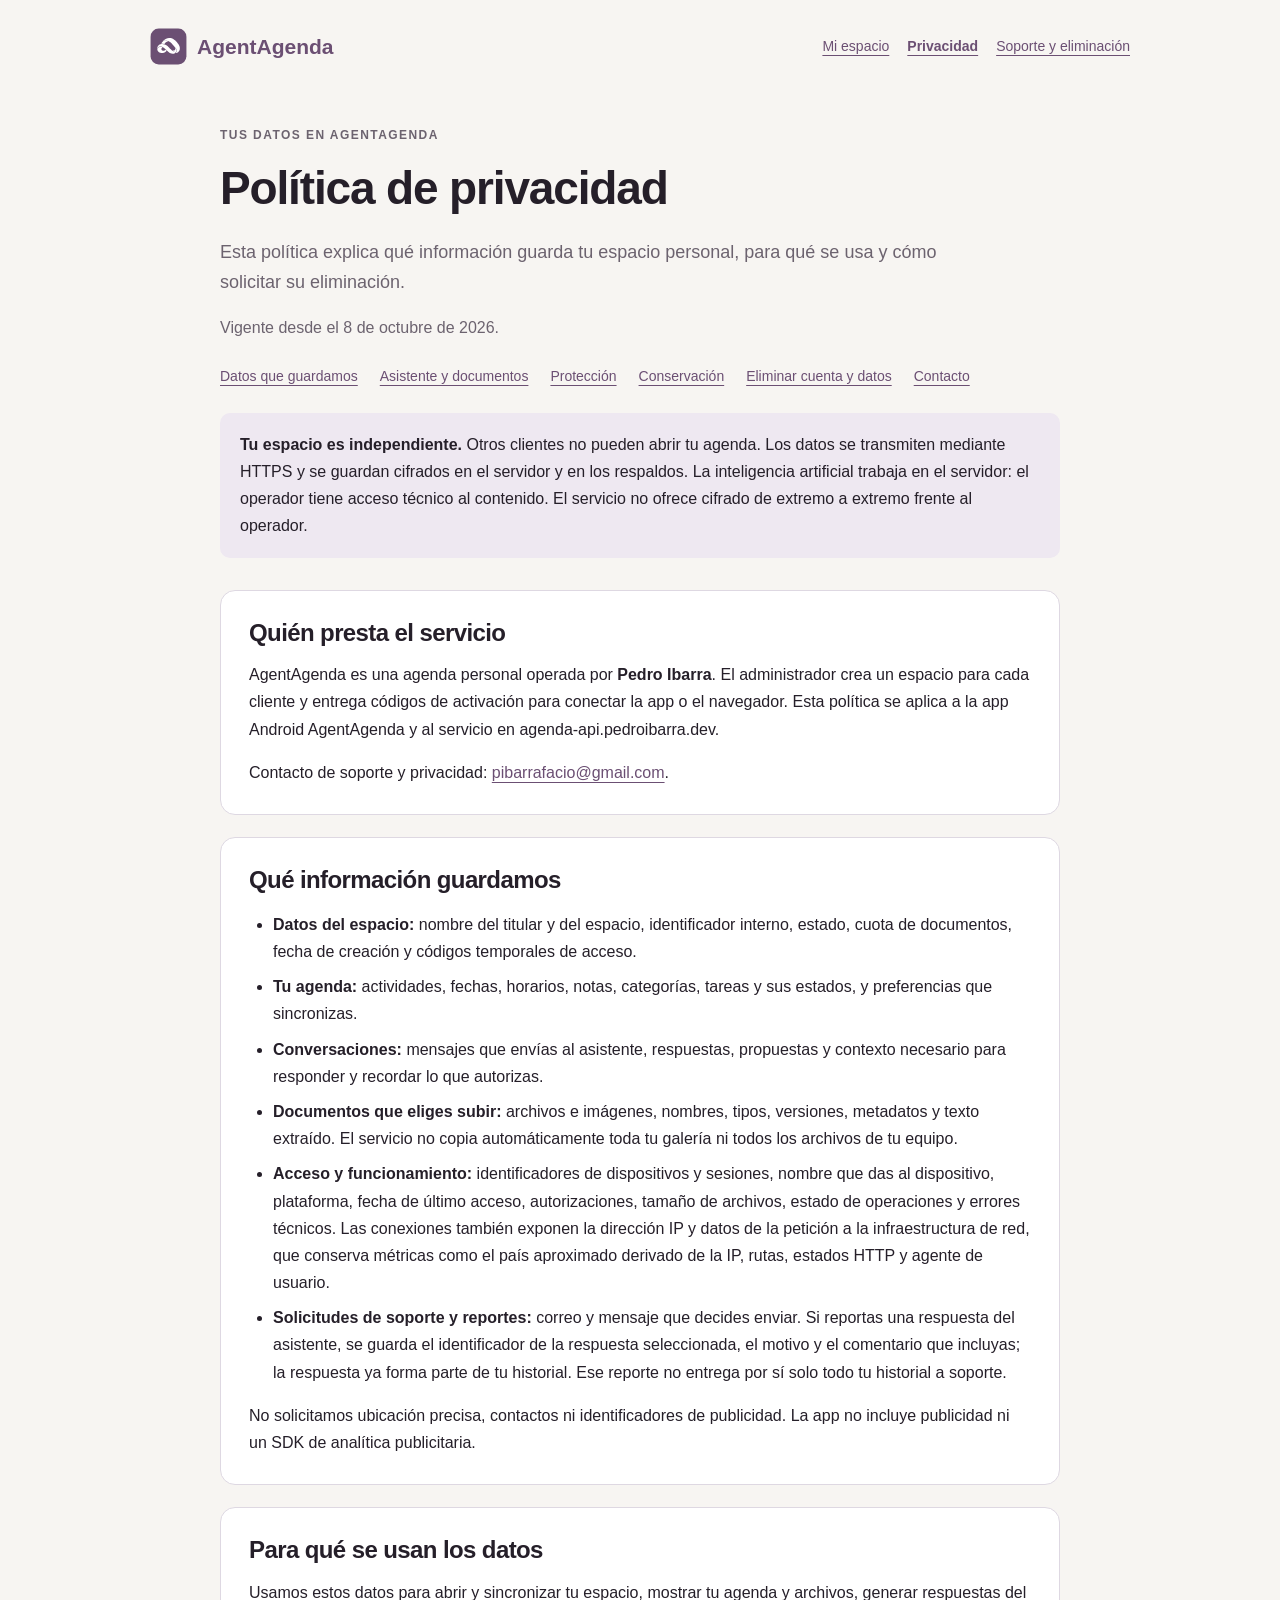
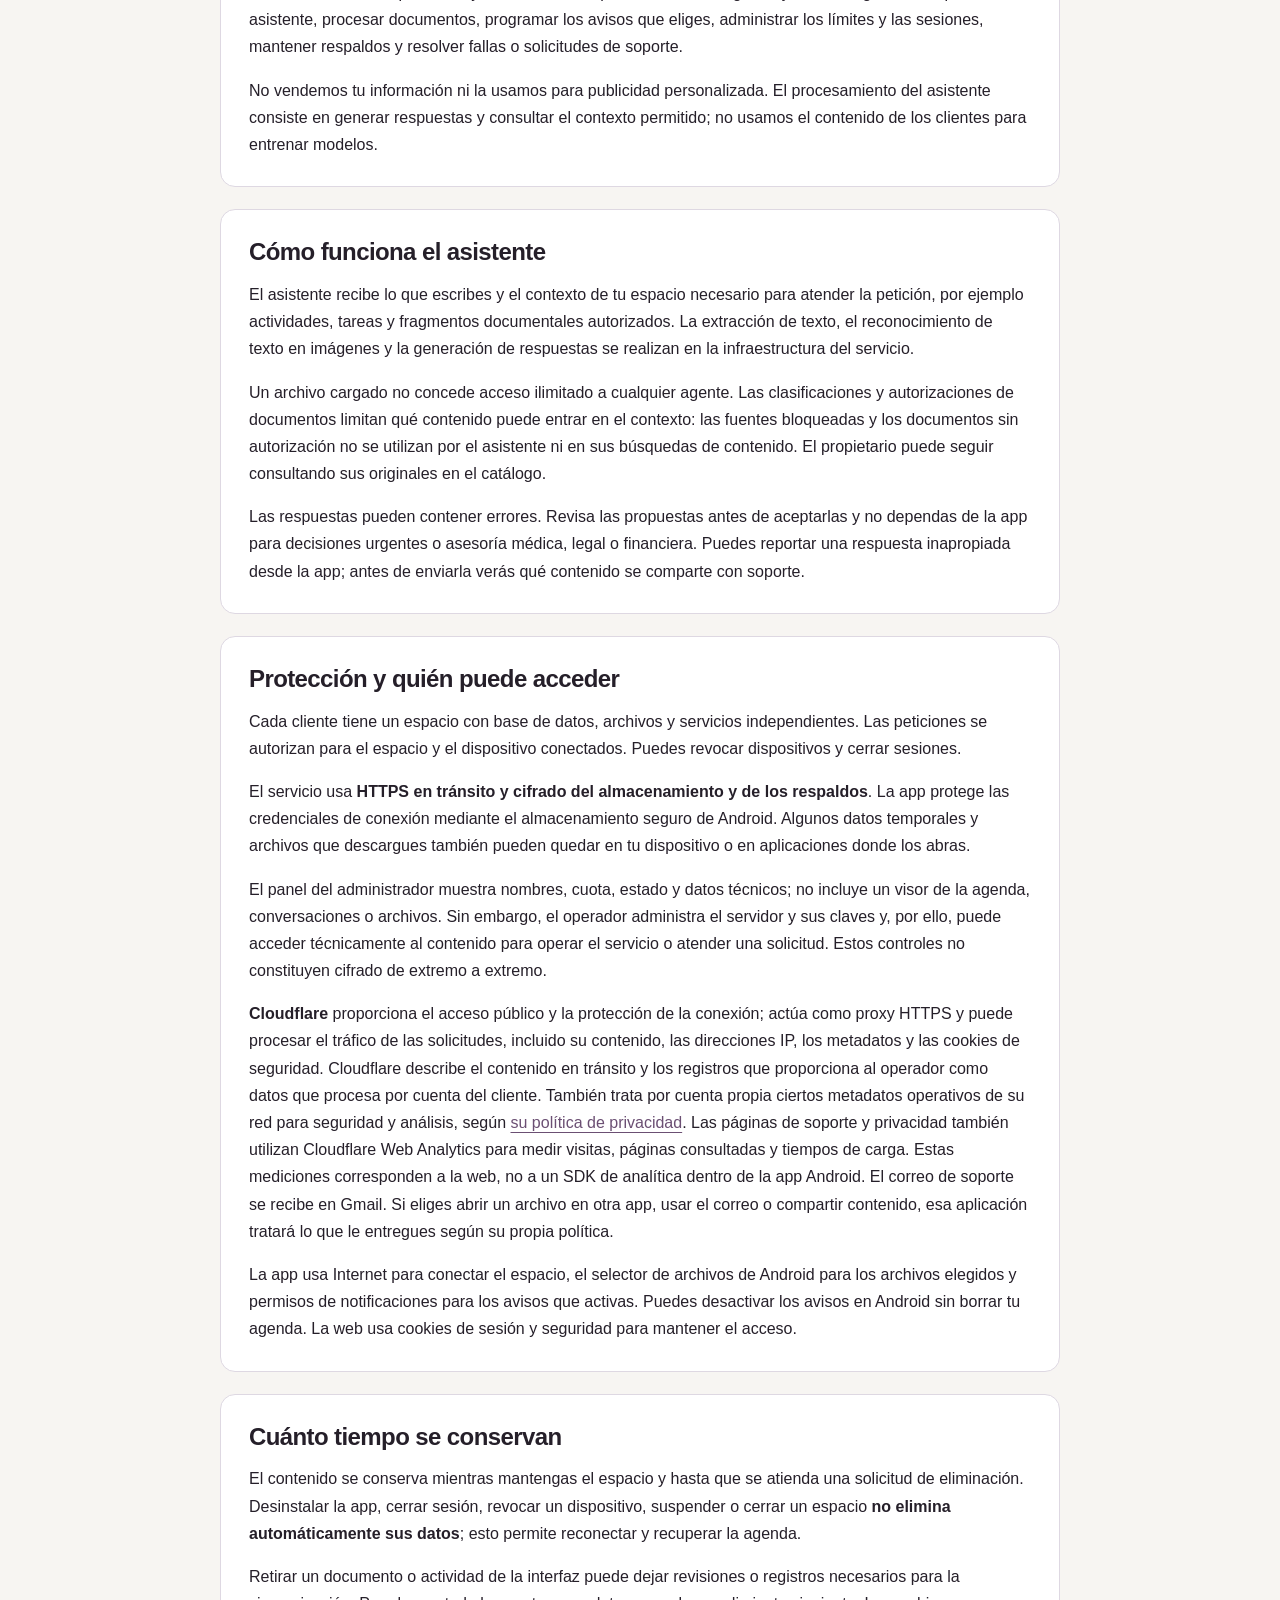
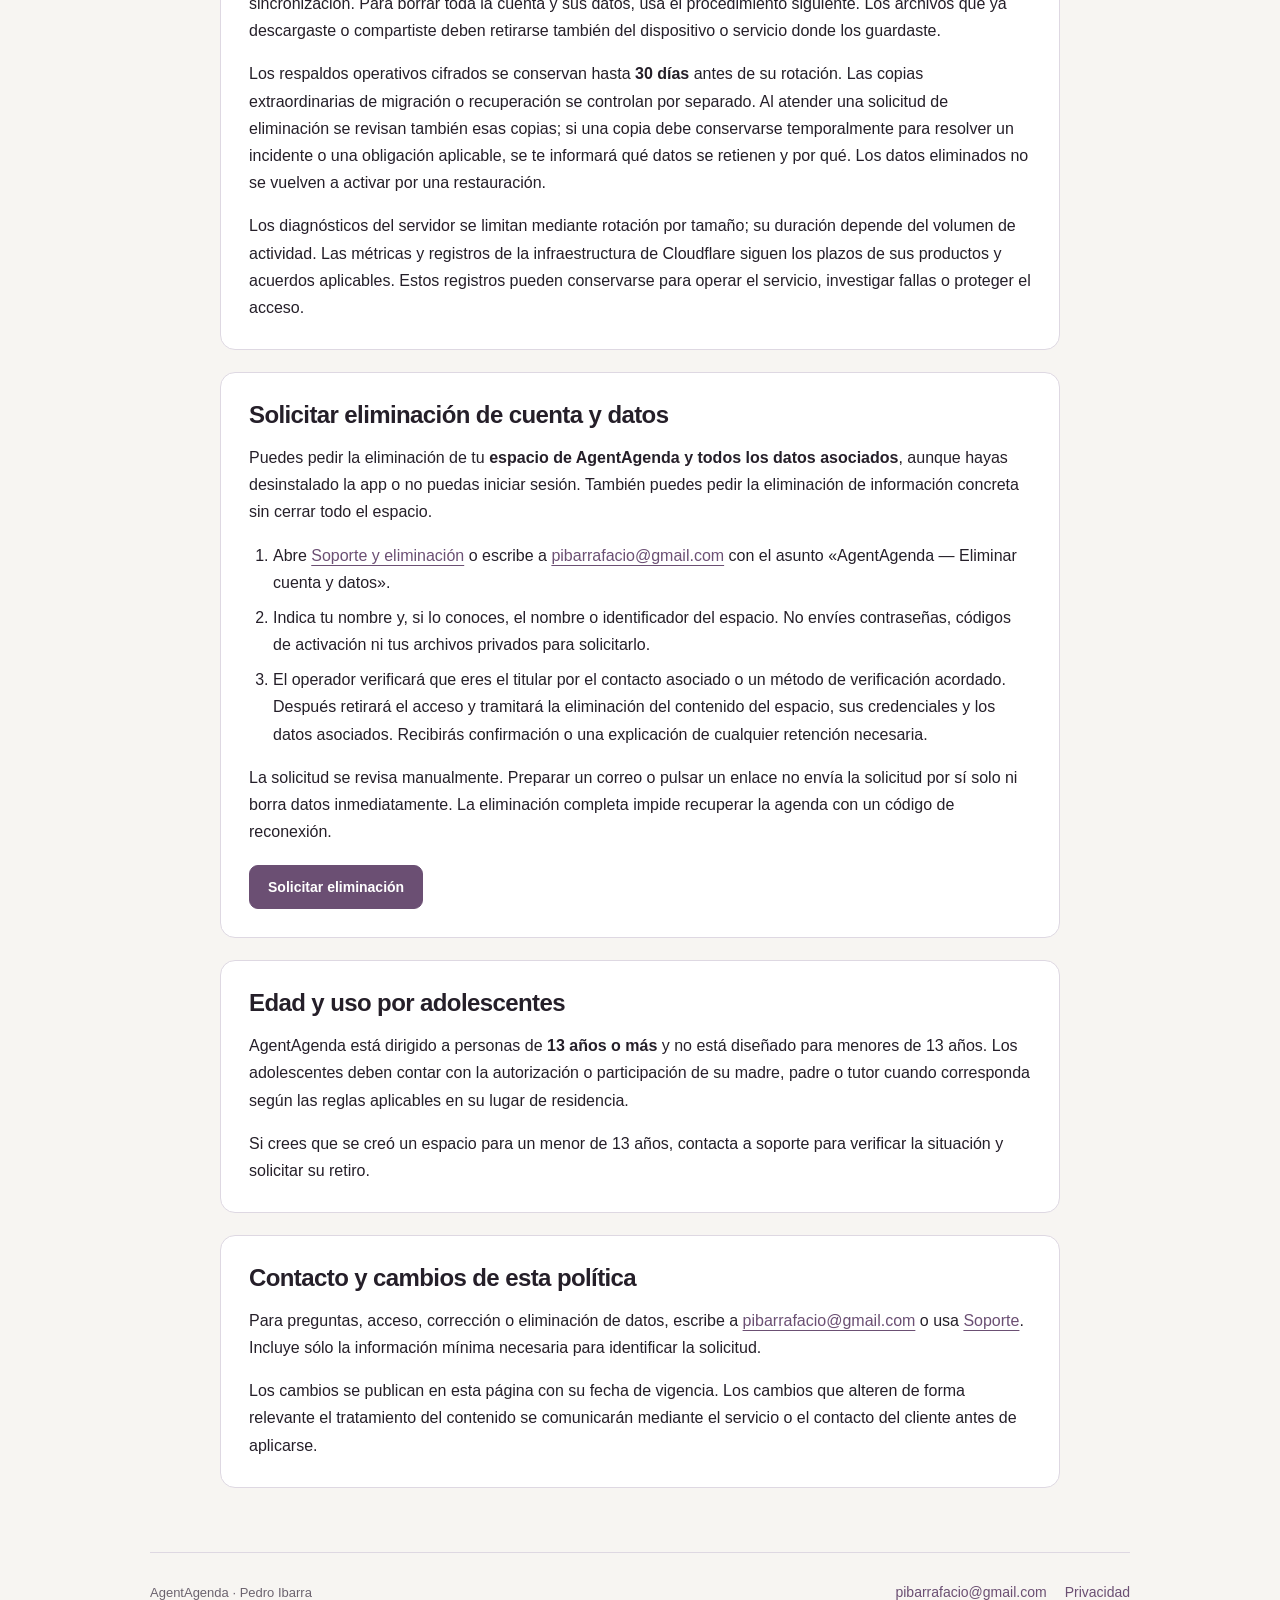
==== commit 2c6c60b6: "Align AgentAgenda with official SARA identity and release 2.0.2" ====
--- a/apps/web/privacy/agentagenda/index.html
+++ b/apps/web/privacy/agentagenda/index.html
@@ -13,7 +13,7 @@
 </head>
 <body>
 <a class="skip-link" href="#main">Saltar al contenido</a>
-<header><a class="brand" href="https://agenda-api.pedroibarra.dev/activar"><svg xmlns="http://www.w3.org/2000/svg" width="37" height="37" aria-hidden="true" viewBox="0 0 64 64"><rect width="64" height="64" rx="19" fill="#6b4f73"/><path d="M18 45 31 17h3l13 28h-7l-3-7H27l-3 7zm12-13h4l-2-6z" fill="#ffffff"/><circle cx="48" cy="17" r="5" fill="#c5aed0"/></svg>AgentAgenda</a><nav aria-label="Navegación"><a href="https://agenda-api.pedroibarra.dev/activar">Mi espacio</a><a href="https://privacy.ici-labs.com/agentagenda/" aria-current="page">Privacidad</a><a href="https://agenda-api.pedroibarra.dev/soporte" >Soporte y eliminación</a></nav></header>
+<header><a class="brand" href="https://agenda-api.pedroibarra.dev/activar"><img src="brand.svg" width="37" height="37" alt="" aria-hidden="true">AgentAgenda</a><nav aria-label="Navegación"><a href="https://agenda-api.pedroibarra.dev/activar">Mi espacio</a><a href="https://privacy.ici-labs.com/agentagenda/" aria-current="page">Privacidad</a><a href="https://agenda-api.pedroibarra.dev/soporte" >Soporte y eliminación</a></nav></header>
 <main id="main">
 <div class="intro"><p class="eyebrow">Tus datos en AgentAgenda</p><h1>Política de privacidad</h1><p class="lead">Esta política explica qué información guarda tu espacio personal, para qué se usa y cómo solicitar su eliminación.</p><p class="muted">Vigente desde el <time datetime="2026-10-08">8 de octubre de 2026</time>.</p>
 <nav class="toc" aria-label="Contenido de la política"><a href="#datos">Datos que guardamos</a><a href="#asistente">Asistente y documentos</a><a href="#proteccion">Protección</a><a href="#conservacion">Conservación</a><a href="#eliminacion">Eliminar cuenta y datos</a><a href="#contacto">Contacto</a></nav>
--- a/apps/web/privacy/agentagenda/style.css
+++ b/apps/web/privacy/agentagenda/style.css
@@ -1,6 +1,6 @@
 
 :root{color-scheme:light;--paper:#f7f5f2;--white:#fff;--ink:#251f29;--muted:#6c636f;--action:#6b4f73;--soft:#eee8f1;--line:#ded8e2;--on-action:#fff}
 @media(prefers-color-scheme:dark){:root{color-scheme:dark;--paper:#151217;--white:#1e1a22;--ink:#f3eef5;--muted:#beb4c4;--action:#c5aed0;--soft:#302635;--line:#3d3544;--on-action:#231b28}}
-*{box-sizing:border-box}body{margin:0;background:var(--paper);color:var(--ink);font:16px/1.7 -apple-system,BlinkMacSystemFont,"Segoe UI",sans-serif}a{color:var(--action);text-underline-offset:4px;overflow-wrap:anywhere}h1,h2,h3{line-height:1.2;letter-spacing:-.025em}h1{font-size:clamp(32px,5vw,46px);margin:12px 0 20px}h2{font-size:24px;margin:0 0 14px}h3{font-size:18px}p{margin:0 0 16px}li{margin:8px 0}ul,ol{padding-left:24px}header,footer{width:min(980px,calc(100% - 40px));margin:auto;display:flex;align-items:center;justify-content:space-between;gap:20px;padding:28px 0}header nav,footer nav{display:flex;gap:18px;flex-wrap:wrap}header nav a,footer nav a{font-size:14px}header nav a[aria-current=page]{font-weight:700}.brand{display:inline-flex;align-items:center;gap:10px;text-decoration:none;font-size:21px;font-weight:750;color:var(--action)}.brand svg{flex:none}.eyebrow{font-size:12px;letter-spacing:.12em;font-weight:700;color:var(--muted);text-transform:uppercase}.lead{font-size:18px;color:var(--muted);max-width:720px}.muted{color:var(--muted)}main{width:min(840px,calc(100% - 40px));margin:32px auto 64px}.intro{margin-bottom:32px}section{background:var(--white);border:1px solid var(--line);border-radius:15px;padding:28px;margin:22px 0;scroll-margin-top:24px}.notice{padding:18px 20px;border-radius:10px;background:var(--soft)}.notice p:last-child,section>p:last-child{margin-bottom:0}.toc{display:flex;gap:12px 22px;flex-wrap:wrap;margin:24px 0;font-size:14px}.button{display:inline-flex;align-items:center;justify-content:center;min-height:44px;padding:11px 18px;border-radius:9px;background:var(--action);color:var(--on-action);font:inherit;font-weight:600;font-size:14px;line-height:1.4;border:1px solid var(--action);text-decoration:none;cursor:pointer}.secondary{background:var(--white);color:var(--ink);border-color:var(--line)}.actions{display:flex;gap:12px;flex-wrap:wrap;margin-top:20px}.field{display:grid;gap:6px;margin:18px 0}.field label{font-size:14px;font-weight:650}.field small{color:var(--muted);font-size:13px}input,select,textarea{width:100%;min-width:0;padding:11px 13px;background:var(--white);color:var(--ink);border:1px solid var(--line);border-radius:9px;font:inherit}textarea{resize:vertical;min-height:110px}.form-grid{display:grid;grid-template-columns:1fr 1fr;gap:18px}.form-grid .field{margin:0}.request-preview{padding:18px 20px;border:1px solid var(--line);border-radius:10px;white-space:pre-wrap;overflow-wrap:anywhere;font-family:inherit;font-size:14px;line-height:1.65;background:var(--paper);margin:18px 0}.skip-link{position:absolute;top:-80px;left:16px;background:var(--action);color:var(--on-action);padding:10px 16px;border-radius:8px}.skip-link:focus{top:12px}:focus-visible{outline:3px solid var(--action);outline-offset:4px}footer{border-top:1px solid var(--line);color:var(--muted);font-size:13px}section:target{border-color:var(--action)}[hidden]{display:none!important}@media(max-width:600px){header{align-items:flex-start;flex-direction:column;padding:22px 0}header nav{gap:12px 18px}main{margin-top:16px}section{padding:23px 20px}footer{align-items:flex-start;flex-direction:column}.form-grid{grid-template-columns:1fr}}
+*{box-sizing:border-box}body{margin:0;background:var(--paper);color:var(--ink);font:16px/1.7 -apple-system,BlinkMacSystemFont,"Segoe UI",sans-serif}a{color:var(--action);text-underline-offset:4px;overflow-wrap:anywhere}h1,h2,h3{line-height:1.2;letter-spacing:-.025em}h1{font-size:clamp(32px,5vw,46px);margin:12px 0 20px}h2{font-size:24px;margin:0 0 14px}h3{font-size:18px}p{margin:0 0 16px}li{margin:8px 0}ul,ol{padding-left:24px}header,footer{width:min(980px,calc(100% - 40px));margin:auto;display:flex;align-items:center;justify-content:space-between;gap:20px;padding:28px 0}header nav,footer nav{display:flex;gap:18px;flex-wrap:wrap}header nav a,footer nav a{font-size:14px}header nav a[aria-current=page]{font-weight:700}.brand{display:inline-flex;align-items:center;gap:10px;text-decoration:none;font-size:21px;font-weight:750;color:var(--action)}.brand img{flex:none;display:block;object-fit:contain}.eyebrow{font-size:12px;letter-spacing:.12em;font-weight:700;color:var(--muted);text-transform:uppercase}.lead{font-size:18px;color:var(--muted);max-width:720px}.muted{color:var(--muted)}main{width:min(840px,calc(100% - 40px));margin:32px auto 64px}.intro{margin-bottom:32px}section{background:var(--white);border:1px solid var(--line);border-radius:15px;padding:28px;margin:22px 0;scroll-margin-top:24px}.notice{padding:18px 20px;border-radius:10px;background:var(--soft)}.notice p:last-child,section>p:last-child{margin-bottom:0}.toc{display:flex;gap:12px 22px;flex-wrap:wrap;margin:24px 0;font-size:14px}.button{display:inline-flex;align-items:center;justify-content:center;min-height:44px;padding:11px 18px;border-radius:9px;background:var(--action);color:var(--on-action);font:inherit;font-weight:600;font-size:14px;line-height:1.4;border:1px solid var(--action);text-decoration:none;cursor:pointer}.secondary{background:var(--white);color:var(--ink);border-color:var(--line)}.actions{display:flex;gap:12px;flex-wrap:wrap;margin-top:20px}.field{display:grid;gap:6px;margin:18px 0}.field label{font-size:14px;font-weight:650}.field small{color:var(--muted);font-size:13px}input,select,textarea{width:100%;min-width:0;padding:11px 13px;background:var(--white);color:var(--ink);border:1px solid var(--line);border-radius:9px;font:inherit}textarea{resize:vertical;min-height:110px}.form-grid{display:grid;grid-template-columns:1fr 1fr;gap:18px}.form-grid .field{margin:0}.request-preview{padding:18px 20px;border:1px solid var(--line);border-radius:10px;white-space:pre-wrap;overflow-wrap:anywhere;font-family:inherit;font-size:14px;line-height:1.65;background:var(--paper);margin:18px 0}.skip-link{position:absolute;top:-80px;left:16px;background:var(--action);color:var(--on-action);padding:10px 16px;border-radius:8px}.skip-link:focus{top:12px}:focus-visible{outline:3px solid var(--action);outline-offset:4px}footer{border-top:1px solid var(--line);color:var(--muted);font-size:13px}section:target{border-color:var(--action)}[hidden]{display:none!important}@media(max-width:600px){header{align-items:flex-start;flex-direction:column;padding:22px 0}header nav{gap:12px 18px}main{margin-top:16px}section{padding:23px 20px}footer{align-items:flex-start;flex-direction:column}.form-grid{grid-template-columns:1fr}}
 
 .small-note{font-size:13px;margin-top:12px}
